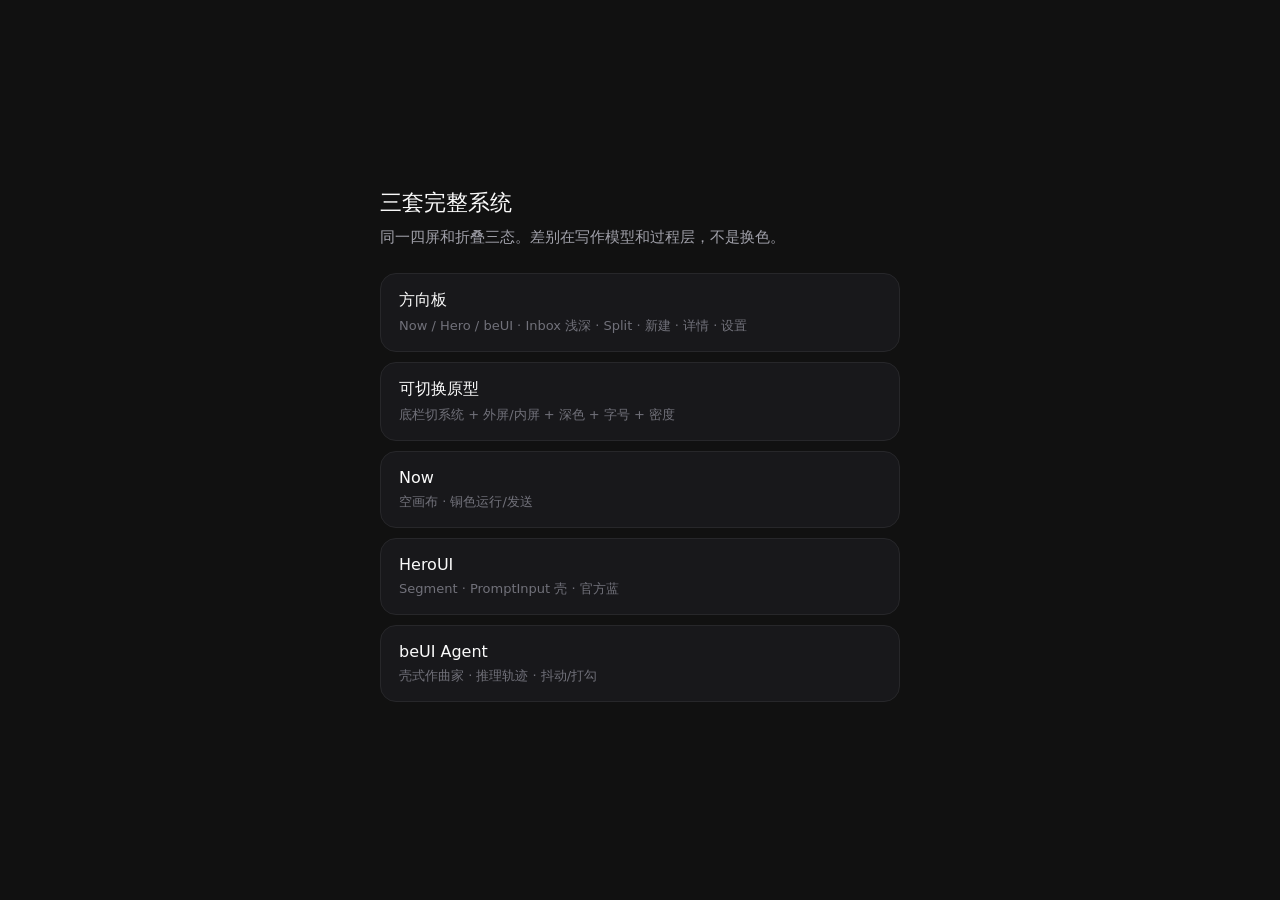
==== designs/cursor-mobile/index.html @ e899e554 "feat(harmony): beUI 云端 Agent 客户端 beUI 输入壳与选图预览，HEIF 转 JPEG 后上传。 接入相册、粘贴 Key、半折、桌面卡片和锁屏实况。" ====
<!DOCTYPE html>
<html lang="zh-CN">
<head>
  <meta charset="utf-8" />
  <meta name="viewport" content="width=device-width, initial-scale=1" />
  <title>Cursor Mobile · 三套系统</title>
  <style>
    body { margin: 0; min-height: 100vh; background: #111; color: #FAFAFA; font-family: -apple-system, system-ui, sans-serif; display: grid; place-items: center; }
    main { width: min(520px, calc(100% - 40px)); }
    h1 { font-size: 22px; font-weight: 500; margin: 0 0 8px; }
    p { color: #A1A1AA; line-height: 1.5; margin: 0 0 24px; font-size: 15px; }
    a { display: block; background: #18181B; border: 1px solid #27272A; border-radius: 16px; padding: 16px 18px; color: inherit; text-decoration: none; margin-bottom: 10px; }
    a strong { display: block; font-size: 16px; font-weight: 500; margin-bottom: 4px; }
    a span { color: #71717A; font-size: 13px; }
  </style>
</head>
<body>
  <main>
    <h1>三套完整系统</h1>
    <p>同一四屏和折叠三态。差别在写作模型和过程层，不是换色。</p>
    <a href="systems.html"><strong>方向板</strong><span>Now / Hero / beUI · Inbox 浅深 · Split · 新建 · 详情 · 设置</span></a>
    <a href="App.html"><strong>可切换原型</strong><span>底栏切系统 + 外屏/内屏 + 深色 + 字号 + 密度</span></a>
    <a href="Now.html"><strong>Now</strong><span>空画布 · 铜色运行/发送</span></a>
    <a href="Hero.html"><strong>HeroUI</strong><span>Segment · PromptInput 壳 · 官方蓝</span></a>
    <a href="Be.html"><strong>beUI Agent</strong><span>壳式作曲家 · 推理轨迹 · 抖动/打勾</span></a>
  </main>
</body>
</html>
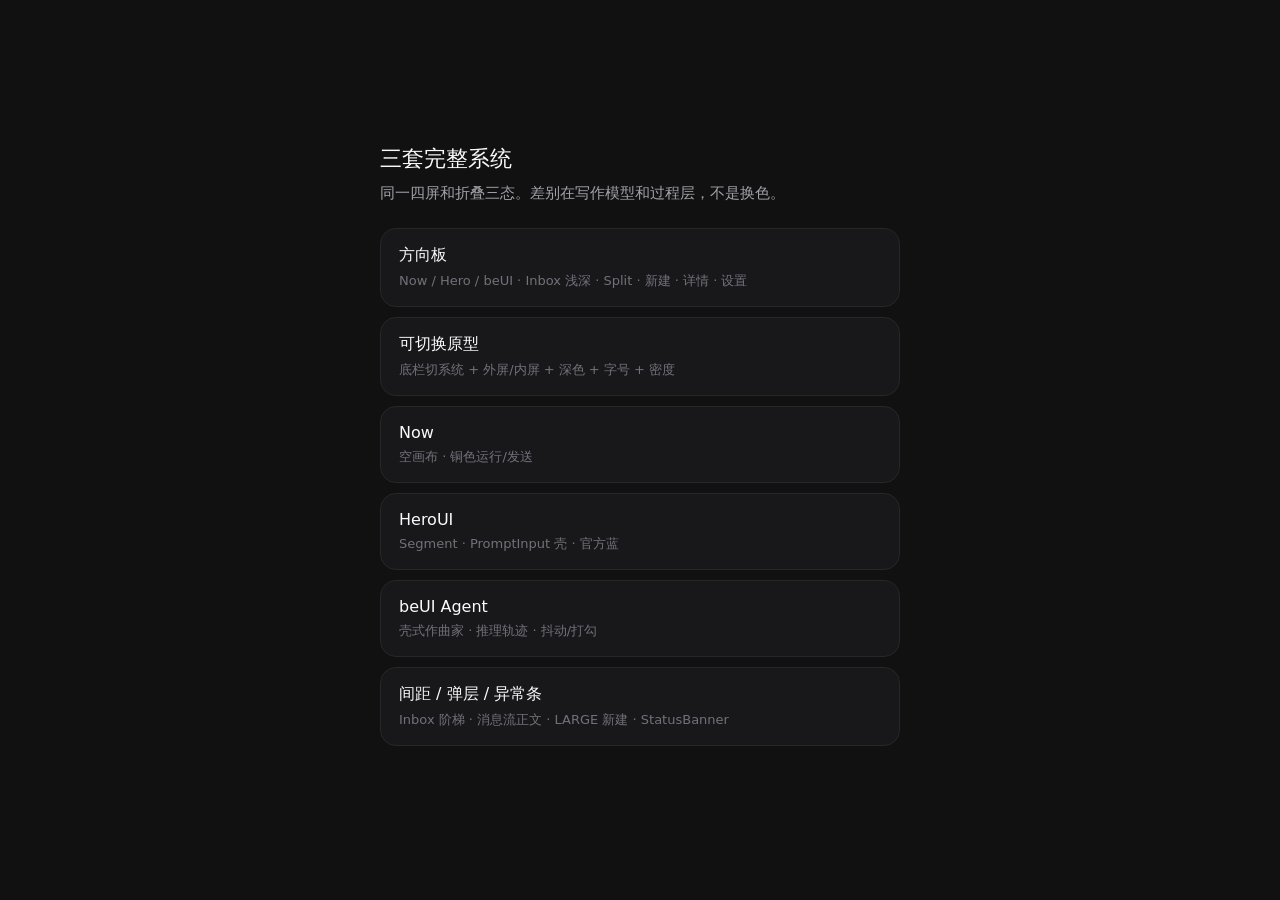
==== commit 97ae353f: "feat(harmony): 新建改半屏，追问可选模型，弱网先本地再回滚 Inbox 点加号从底下弹出半屏，键盘起来再拉高。创建/追问/归档失败可撤回重试；英文路径按斜杠折行，不再撑出空洞。  Co-" ====
--- a/designs/cursor-mobile/index.html
+++ b/designs/cursor-mobile/index.html
@@ -23,6 +23,7 @@
     <a href="Now.html"><strong>Now</strong><span>空画布 · 铜色运行/发送</span></a>
     <a href="Hero.html"><strong>HeroUI</strong><span>Segment · PromptInput 壳 · 官方蓝</span></a>
     <a href="Be.html"><strong>beUI Agent</strong><span>壳式作曲家 · 推理轨迹 · 抖动/打勾</span></a>
+    <a href="polish.html"><strong>间距 / 弹层 / 异常条</strong><span>Inbox 阶梯 · 消息流正文 · LARGE 新建 · StatusBanner</span></a>
   </main>
 </body>
 </html>
